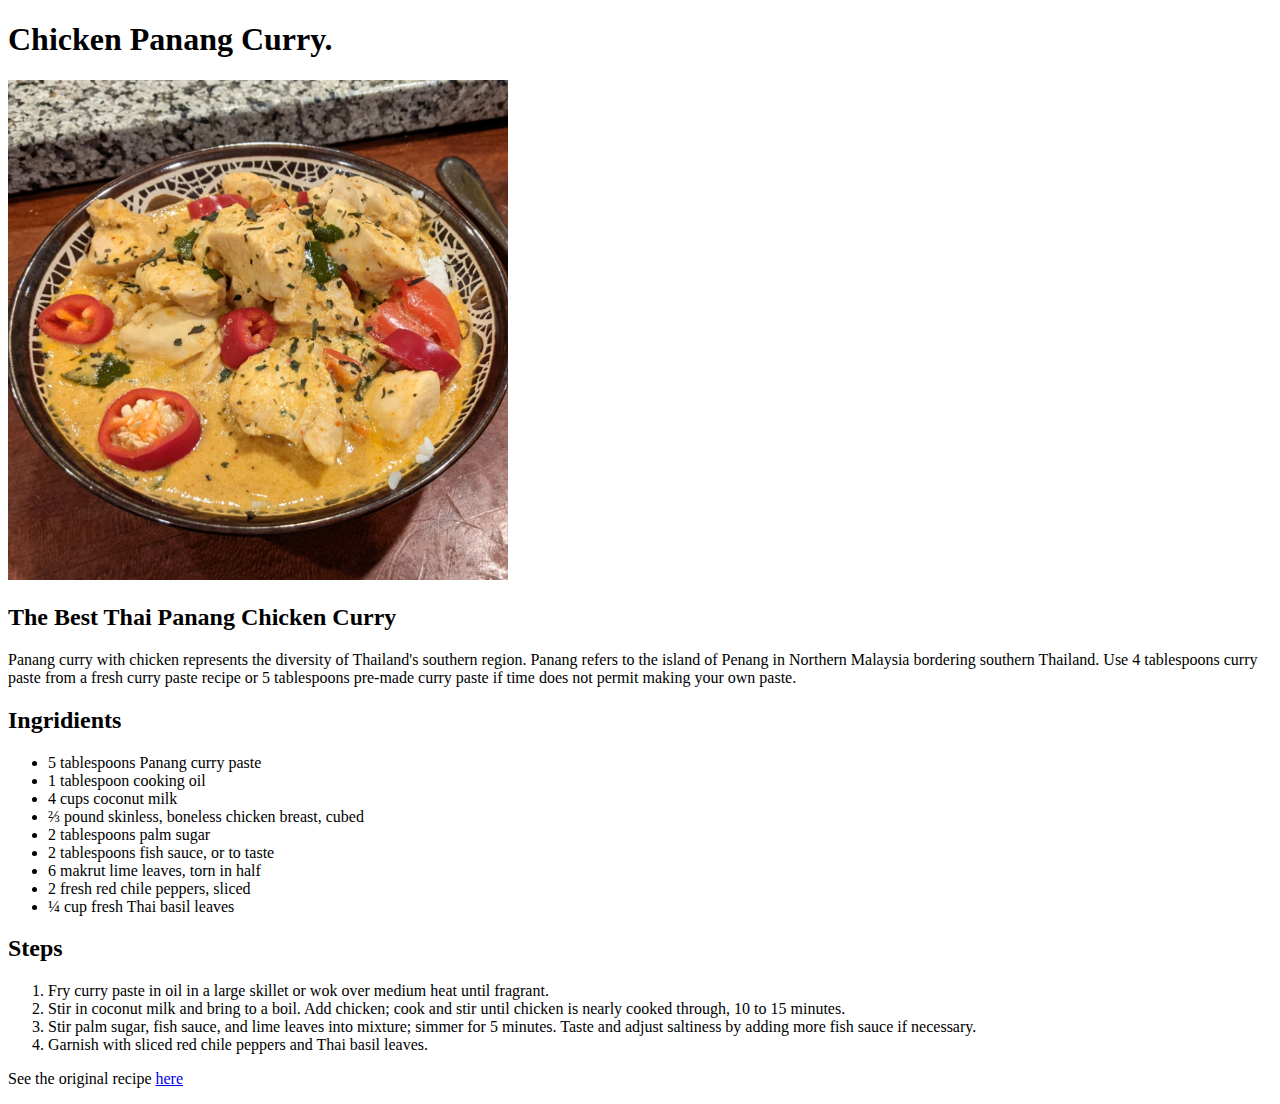
==== recipes/chicken-panang-curry.html @ f7c77b2b "Rename panangcurry.html to chicken-panang-curry.html" ====
<!DOCTYPE html>
<html lang="en">
<head>
    <meta charset="UTF-8">
    <title>Chicken Panang Curry Recipe</title>
</head>
<body>
    <h1>Chicken Panang Curry.</h1>
    <img src="../images/chicken-panang-curry.jpg" alt="Chicken Panang Curry" width="500">
    <h2>The Best Thai Panang Chicken Curry</h2>
    <p>Panang curry with chicken represents the diversity of Thailand's southern region. Panang refers to the island of Penang in Northern Malaysia bordering southern Thailand. Use 4 tablespoons curry paste from a fresh curry paste recipe or 5 tablespoons pre-made curry paste if time does not permit making your own paste.</p>
    <h2>Ingridients</h2>
    <ul>
        <li>5 tablespoons Panang curry paste</li>
        <li>1 tablespoon cooking oil</li>
        <li>4 cups coconut milk</li>
        <li>⅔ pound skinless, boneless chicken breast, cubed</li>
        <li>2 tablespoons palm sugar</li>
        <li>2 tablespoons fish sauce, or to taste</li>
        <li>6 makrut lime leaves, torn in half</li>
        <li>2 fresh red chile peppers, sliced</li>
        <li>¼ cup fresh Thai basil leaves</li>
    </ul>
    <h2>Steps</h2>
    <ol>
        <li>Fry curry paste in oil in a large skillet or wok over medium heat until fragrant.</li>
        <li>Stir in coconut milk and bring to a boil. Add chicken; cook and stir until chicken is nearly cooked through, 10 to 15 minutes.</li>
        <li>Stir palm sugar, fish sauce, and lime leaves into mixture; simmer for 5 minutes. Taste and adjust saltiness by adding more fish sauce if necessary.</li>
        <li>Garnish with sliced red chile peppers and Thai basil leaves.</li>
    </ol>
    <p>See the original recipe <a href="https://www.allrecipes.com/recipe/213947/panang-curry-with-chicken/">here</a></p>
</body>
</html>
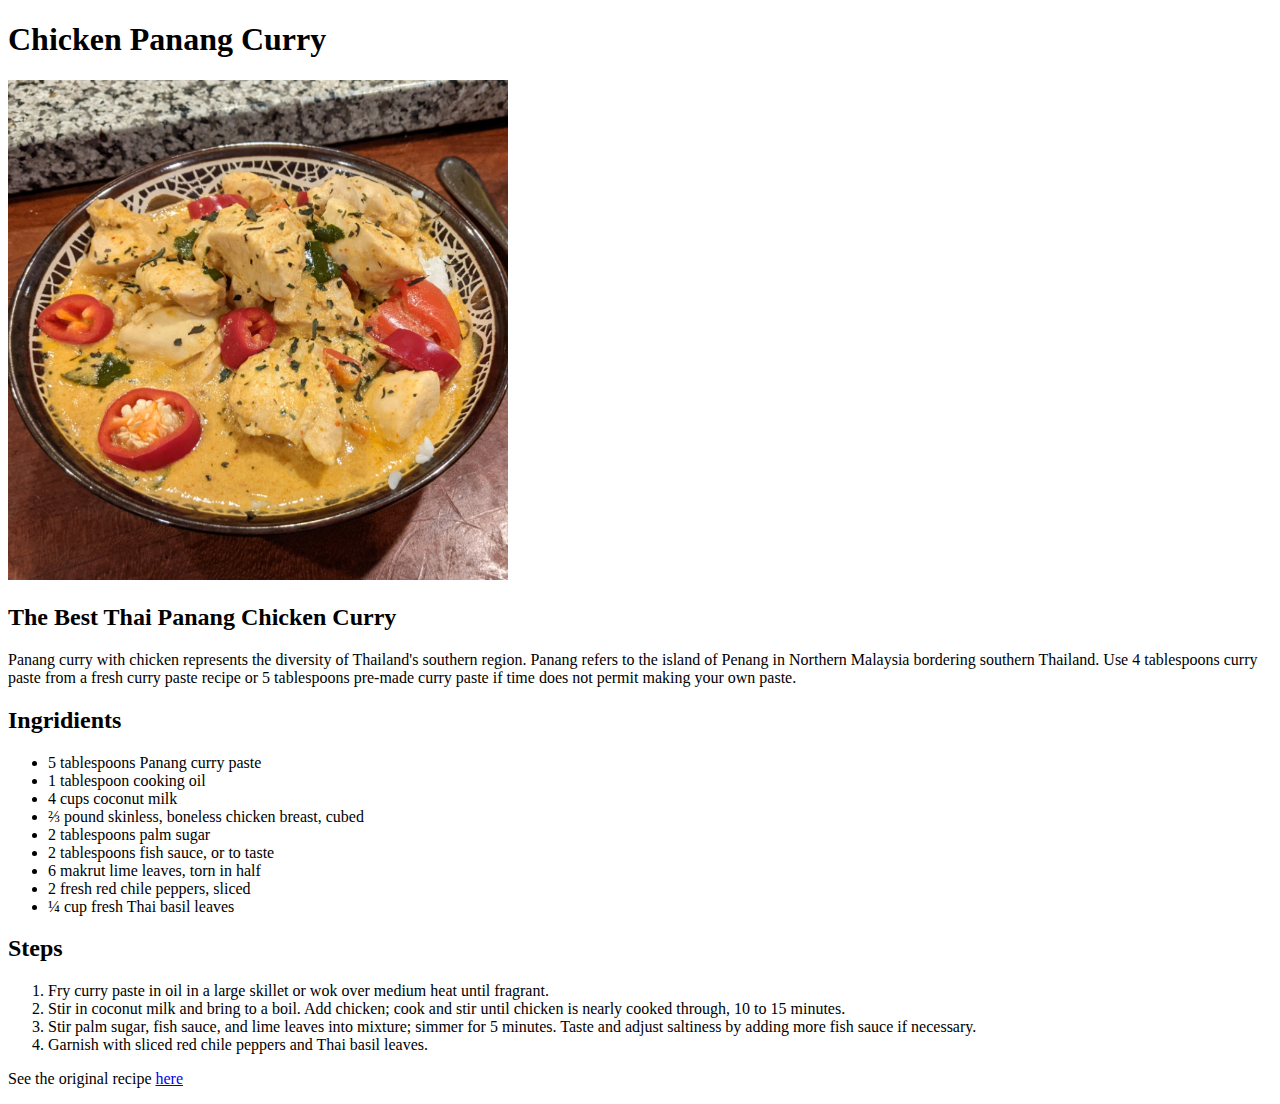
==== commit 5e42ea96: "Added the files for thai green curry recipe, khao niaow ma muang recipe, pad krapow gai recipe, and " ====
--- a/recipes/chicken-panang-curry.html
+++ b/recipes/chicken-panang-curry.html
@@ -5,7 +5,7 @@
     <title>Chicken Panang Curry Recipe</title>
 </head>
 <body>
-    <h1>Chicken Panang Curry.</h1>
+    <h1>Chicken Panang Curry</h1>
     <img src="../images/chicken-panang-curry.jpg" alt="Chicken Panang Curry" width="500">
     <h2>The Best Thai Panang Chicken Curry</h2>
     <p>Panang curry with chicken represents the diversity of Thailand's southern region. Panang refers to the island of Penang in Northern Malaysia bordering southern Thailand. Use 4 tablespoons curry paste from a fresh curry paste recipe or 5 tablespoons pre-made curry paste if time does not permit making your own paste.</p>
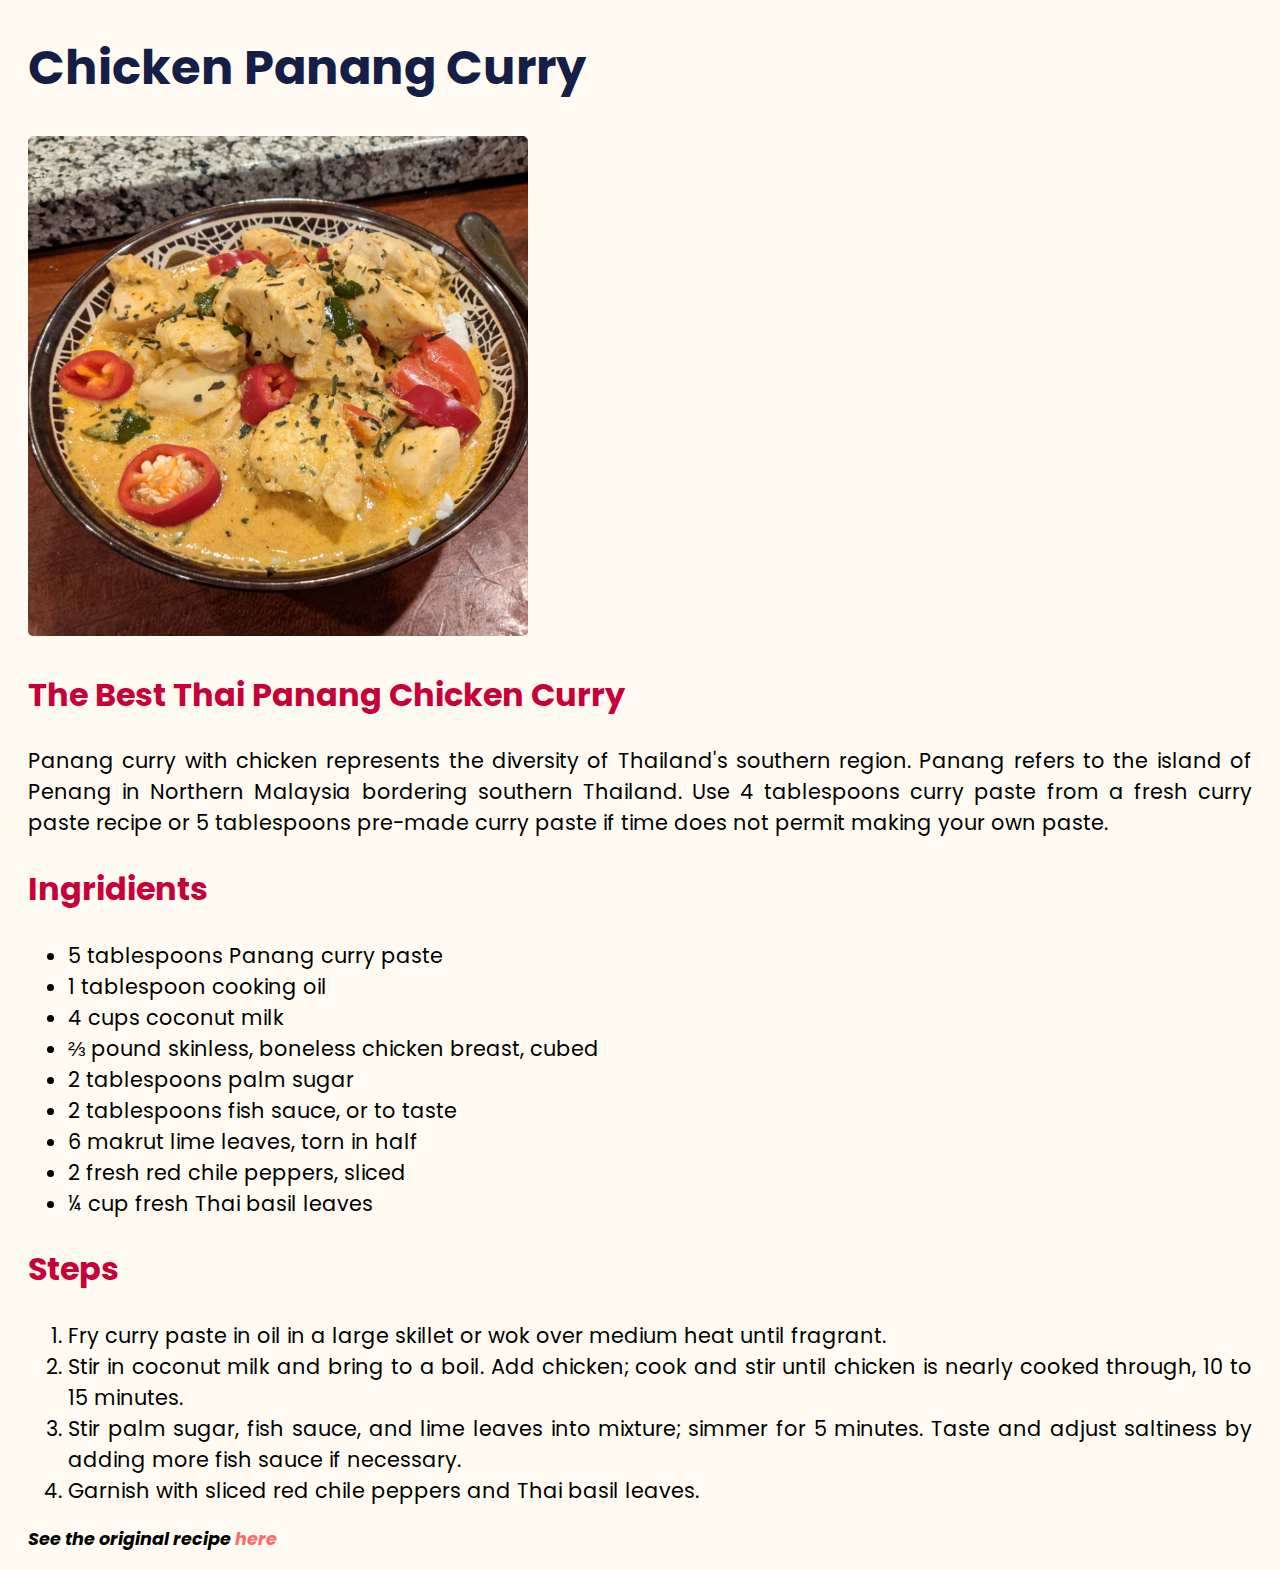
==== commit f29fc4f1: "Add styles to the website" ====
--- a/recipes/chicken-panang-curry.html
+++ b/recipes/chicken-panang-curry.html
@@ -2,11 +2,18 @@
 <html lang="en">
 <head>
     <meta charset="UTF-8">
+    <link rel="stylesheet" href="../styles.css">
+    <link rel="preconnect" href="https://fonts.googleapis.com">
+    <link rel="preconnect" href="https://fonts.gstatic.com" crossorigin>
+    <link href="https://fonts.googleapis.com/css2?family=Shrikhand&display=swap" rel="stylesheet">
+    <link rel="preconnect" href="https://fonts.googleapis.com">
+    <link rel="preconnect" href="https://fonts.gstatic.com" crossorigin>
+    <link href="https://fonts.googleapis.com/css2?family=Poppins:ital,wght@0,300;0,400;0,700;1,300;1,400;1,700&display=swap" rel="stylesheet">
     <title>Chicken Panang Curry Recipe</title>
 </head>
 <body>
     <h1>Chicken Panang Curry</h1>
-    <img src="../images/chicken-panang-curry.jpg" alt="Chicken Panang Curry" width="500">
+    <img class="food-img" src="../images/chicken-panang-curry.jpg" alt="Chicken Panang Curry" width="500">
     <h2>The Best Thai Panang Chicken Curry</h2>
     <p>Panang curry with chicken represents the diversity of Thailand's southern region. Panang refers to the island of Penang in Northern Malaysia bordering southern Thailand. Use 4 tablespoons curry paste from a fresh curry paste recipe or 5 tablespoons pre-made curry paste if time does not permit making your own paste.</p>
     <h2>Ingridients</h2>
@@ -28,6 +35,6 @@
         <li>Stir palm sugar, fish sauce, and lime leaves into mixture; simmer for 5 minutes. Taste and adjust saltiness by adding more fish sauce if necessary.</li>
         <li>Garnish with sliced red chile peppers and Thai basil leaves.</li>
     </ol>
-    <p>See the original recipe <a href="https://www.allrecipes.com/recipe/213947/panang-curry-with-chicken/">here</a></p>
+    <p class="original">See the original recipe <a href="https://www.allrecipes.com/recipe/213947/panang-curry-with-chicken/"  target="_blank" rel="noopener noreferrer">here</a></p>
 </body>
 </html>--- a/styles.css
+++ b/styles.css
@@ -0,0 +1,49 @@
+.title {
+    font-family: 'Shrikhand', serif;
+    font-size: 2.5rem;
+    color: #141E46;
+    text-align: center;
+}
+
+body {
+    font-family: 'Poppins', sans-serif;
+    font-size: 1.3rem;
+    background-color: #fff5e063;
+    padding-left: 20px;
+    padding-right: 20px;
+    text-align: justify;
+}
+
+a {
+    text-decoration: none;
+    color: #FF6969;
+}
+
+a:hover {
+    color: #C70039;
+}
+
+a:visited {
+    color: #141E46;
+}
+
+.food-img {
+    border-radius: 1%;
+    margin-right: 20px;
+}
+
+h1 {
+    color: #141E46;
+    font-size: 3rem;
+}
+
+h2 {
+    color: #C70039;
+    font-size: 2rem;
+}
+
+.original {
+    font-style: italic;
+    font-weight: 700;
+    font-size: 1.1rem;
+}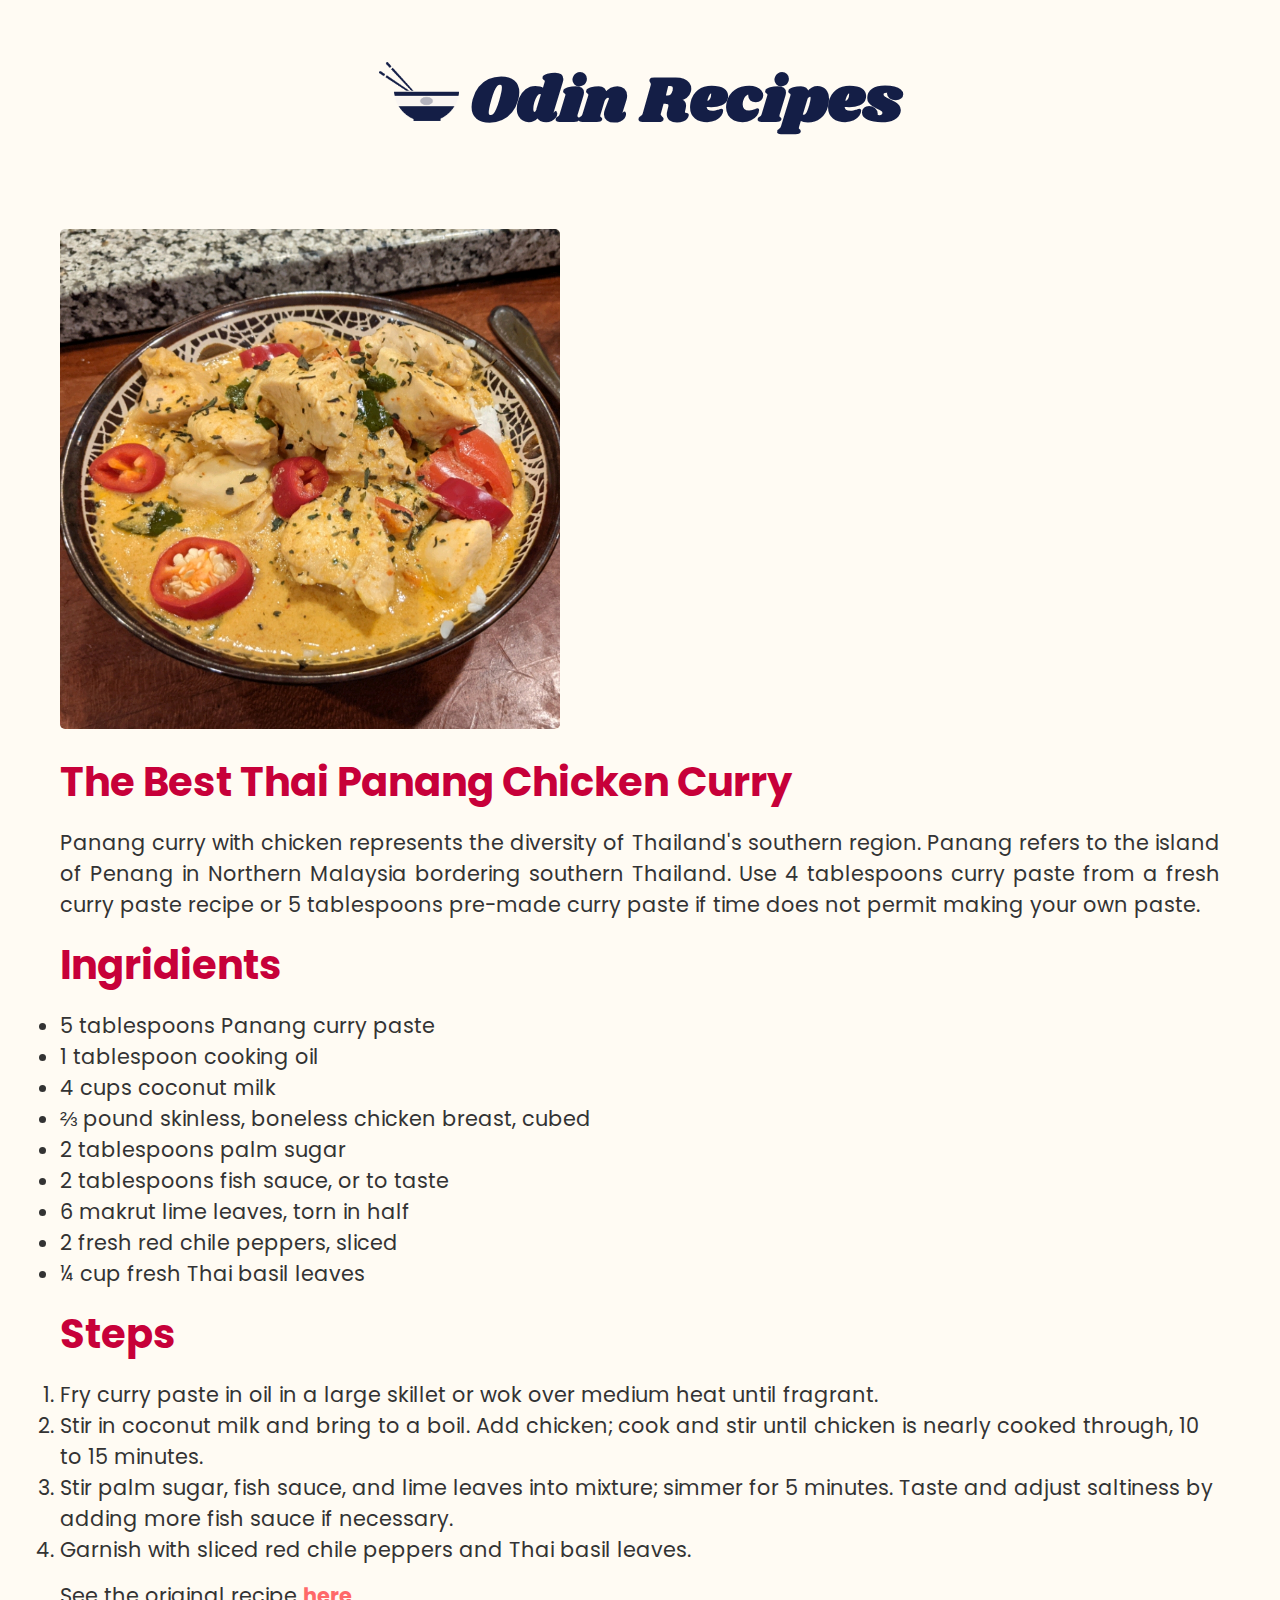
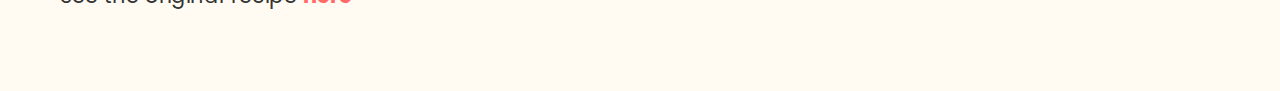
==== commit 8c979e22: "Update styles.css" ====
--- a/recipes/chicken-panang-curry.html
+++ b/recipes/chicken-panang-curry.html
@@ -7,34 +7,39 @@
     <link rel="preconnect" href="https://fonts.gstatic.com" crossorigin>
     <link href="https://fonts.googleapis.com/css2?family=Shrikhand&display=swap" rel="stylesheet">
     <link rel="preconnect" href="https://fonts.googleapis.com">
-    <link rel="preconnect" href="https://fonts.gstatic.com" crossorigin>
+    <link rel="preconnect" href="https://fonts.gstatic.com" crossorigikn>
     <link href="https://fonts.googleapis.com/css2?family=Poppins:ital,wght@0,300;0,400;0,700;1,300;1,400;1,700&display=swap" rel="stylesheet">
     <title>Chicken Panang Curry Recipe</title>
 </head>
 <body>
-    <h1>Chicken Panang Curry</h1>
-    <img class="food-img" src="../images/chicken-panang-curry.jpg" alt="Chicken Panang Curry" width="500">
-    <h2>The Best Thai Panang Chicken Curry</h2>
-    <p>Panang curry with chicken represents the diversity of Thailand's southern region. Panang refers to the island of Penang in Northern Malaysia bordering southern Thailand. Use 4 tablespoons curry paste from a fresh curry paste recipe or 5 tablespoons pre-made curry paste if time does not permit making your own paste.</p>
-    <h2>Ingridients</h2>
-    <ul>
-        <li>5 tablespoons Panang curry paste</li>
-        <li>1 tablespoon cooking oil</li>
-        <li>4 cups coconut milk</li>
-        <li>⅔ pound skinless, boneless chicken breast, cubed</li>
-        <li>2 tablespoons palm sugar</li>
-        <li>2 tablespoons fish sauce, or to taste</li>
-        <li>6 makrut lime leaves, torn in half</li>
-        <li>2 fresh red chile peppers, sliced</li>
-        <li>¼ cup fresh Thai basil leaves</li>
-    </ul>
-    <h2>Steps</h2>
-    <ol>
-        <li>Fry curry paste in oil in a large skillet or wok over medium heat until fragrant.</li>
-        <li>Stir in coconut milk and bring to a boil. Add chicken; cook and stir until chicken is nearly cooked through, 10 to 15 minutes.</li>
-        <li>Stir palm sugar, fish sauce, and lime leaves into mixture; simmer for 5 minutes. Taste and adjust saltiness by adding more fish sauce if necessary.</li>
-        <li>Garnish with sliced red chile peppers and Thai basil leaves.</li>
-    </ol>
-    <p class="original">See the original recipe <a href="https://www.allrecipes.com/recipe/213947/panang-curry-with-chicken/"  target="_blank" rel="noopener noreferrer">here</a></p>
+    <header>
+        <a href="../index.html"><img class="logo" src="../images/logo-odin-recipes.png" alt="logo" width="80" height="auto"></a>
+        <a href="../index.html"><h1 class="text-logo">Odin Recipes</h1></a>
+    </header>
+    <div class="content">
+        <img class="food-img" src="../images/chicken-panang-curry.jpg" alt="Chicken Panang Curry" width="500">
+        <h2>The Best Thai Panang Chicken Curry</h2>
+        <p>Panang curry with chicken represents the diversity of Thailand's southern region. Panang refers to the island of Penang in Northern Malaysia bordering southern Thailand. Use 4 tablespoons curry paste from a fresh curry paste recipe or 5 tablespoons pre-made curry paste if time does not permit making your own paste.</p>
+        <h2>Ingridients</h2>
+        <ul class="ingridients">
+            <li>5 tablespoons Panang curry paste</li>
+            <li>1 tablespoon cooking oil</li>
+            <li>4 cups coconut milk</li>
+            <li>⅔ pound skinless, boneless chicken breast, cubed</li>
+            <li>2 tablespoons palm sugar</li>
+            <li>2 tablespoons fish sauce, or to taste</li>
+            <li>6 makrut lime leaves, torn in half</li>
+            <li>2 fresh red chile peppers, sliced</li>
+            <li>¼ cup fresh Thai basil leaves</li>
+        </ul>
+        <h2>Steps</h2>
+        <ol class="preparation">
+            <li>Fry curry paste in oil in a large skillet or wok over medium heat until fragrant.</li>
+            <li>Stir in coconut milk and bring to a boil. Add chicken; cook and stir until chicken is nearly cooked through, 10 to 15 minutes.</li>
+            <li>Stir palm sugar, fish sauce, and lime leaves into mixture; simmer for 5 minutes. Taste and adjust saltiness by adding more fish sauce if necessary.</li>
+            <li>Garnish with sliced red chile peppers and Thai basil leaves.</li>
+        </ol>
+        <p class="original">See the original recipe <a href="https://www.allrecipes.com/recipe/213947/panang-curry-with-chicken/"  target="_blank" rel="noopener noreferrer">here</a></p>
+    </div>
 </body>
 </html>--- a/styles.css
+++ b/styles.css
@@ -1,21 +1,102 @@
-.title {
-    font-family: 'Shrikhand', serif;
-    font-size: 2.5rem;
-    color: #141E46;
-    text-align: center;
+* {
+    margin: 0;
+    padding: 0;
+}
+
+html {
+    box-sizing: border-box;
+}
+
+*,
+*::before,
+*::after {
+    box-sizing: inherit;
 }
 
 body {
     font-family: 'Poppins', sans-serif;
     font-size: 1.3rem;
     background-color: #fff5e063;
-    padding-left: 20px;
-    padding-right: 20px;
+}
+
+header {
+    /* display: flex;
+    justify-content: center;
+    align-items: center; */
+    text-align: center;
+}
+
+.text-logo {
+    display: inline-block;
+    font-family: 'Shrikhand', serif;
+    font-size: 4rem;
+    color: #141E46;
+    padding-top: 25px;
+    margin-left: 5px;
+    margin-top: 30px;
+}
+
+.logo {
+    margin-top: 30px;
+    display: inline-block;
+}
+
+#section-end {
+    width: 300px;
+    margin: auto;
+    background-color: #141e46;
+    border-color: #141e46;
+    margin-top: 30px;
+    border-radius: 22%;
+    height: 4px;
+}
+
+.content {
+    margin: 80px 60px;
+    color: #333;
+}
+
+h2 {
+    color: #C70039;
+    font-size: 2.5rem;
+    margin: 15px 0;
+}
+
+.content p {
+    margin: 15px 0;
     text-align: justify;
+}
+
+.main-img {
+    position: relative;
+}
+
+.main-img::before {
+    content: "";
+    display: block;
+    position: absolute;
+    top: 0;
+    left: 0;
+    width: 100%;
+    height: 500px;
+    margin: 100px 0 20px 0;
+    background-color: hsla(0, 0%, 10%, 0.20);
+}
+
+#main-img {
+    object-fit:cover;
+    width: 100%;
+    height: 500px;
+    margin: 100px 0 20px 0;
+}
+
+.food-img {
+    border-radius: 1%;
 }
 
 a {
     text-decoration: none;
+    font-weight: 700;
     color: #FF6969;
 }
 
@@ -27,23 +108,22 @@
     color: #141E46;
 }
 
-.food-img {
-    border-radius: 1%;
-    margin-right: 20px;
+.recipes {
+    margin: 70px 30px;
 }
 
-h1 {
-    color: #141E46;
-    font-size: 3rem;
+.recipes li {
+    padding:3px;
 }
 
-h2 {
-    color: #C70039;
-    font-size: 2rem;
+.footer {
+    height: 200px;
+    margin-top: 20px;
 }
 
-.original {
-    font-style: italic;
+.footer p {
+    text-align: center;
+    padding-top: 50px;
     font-weight: 700;
-    font-size: 1.1rem;
+    color: #333;
 }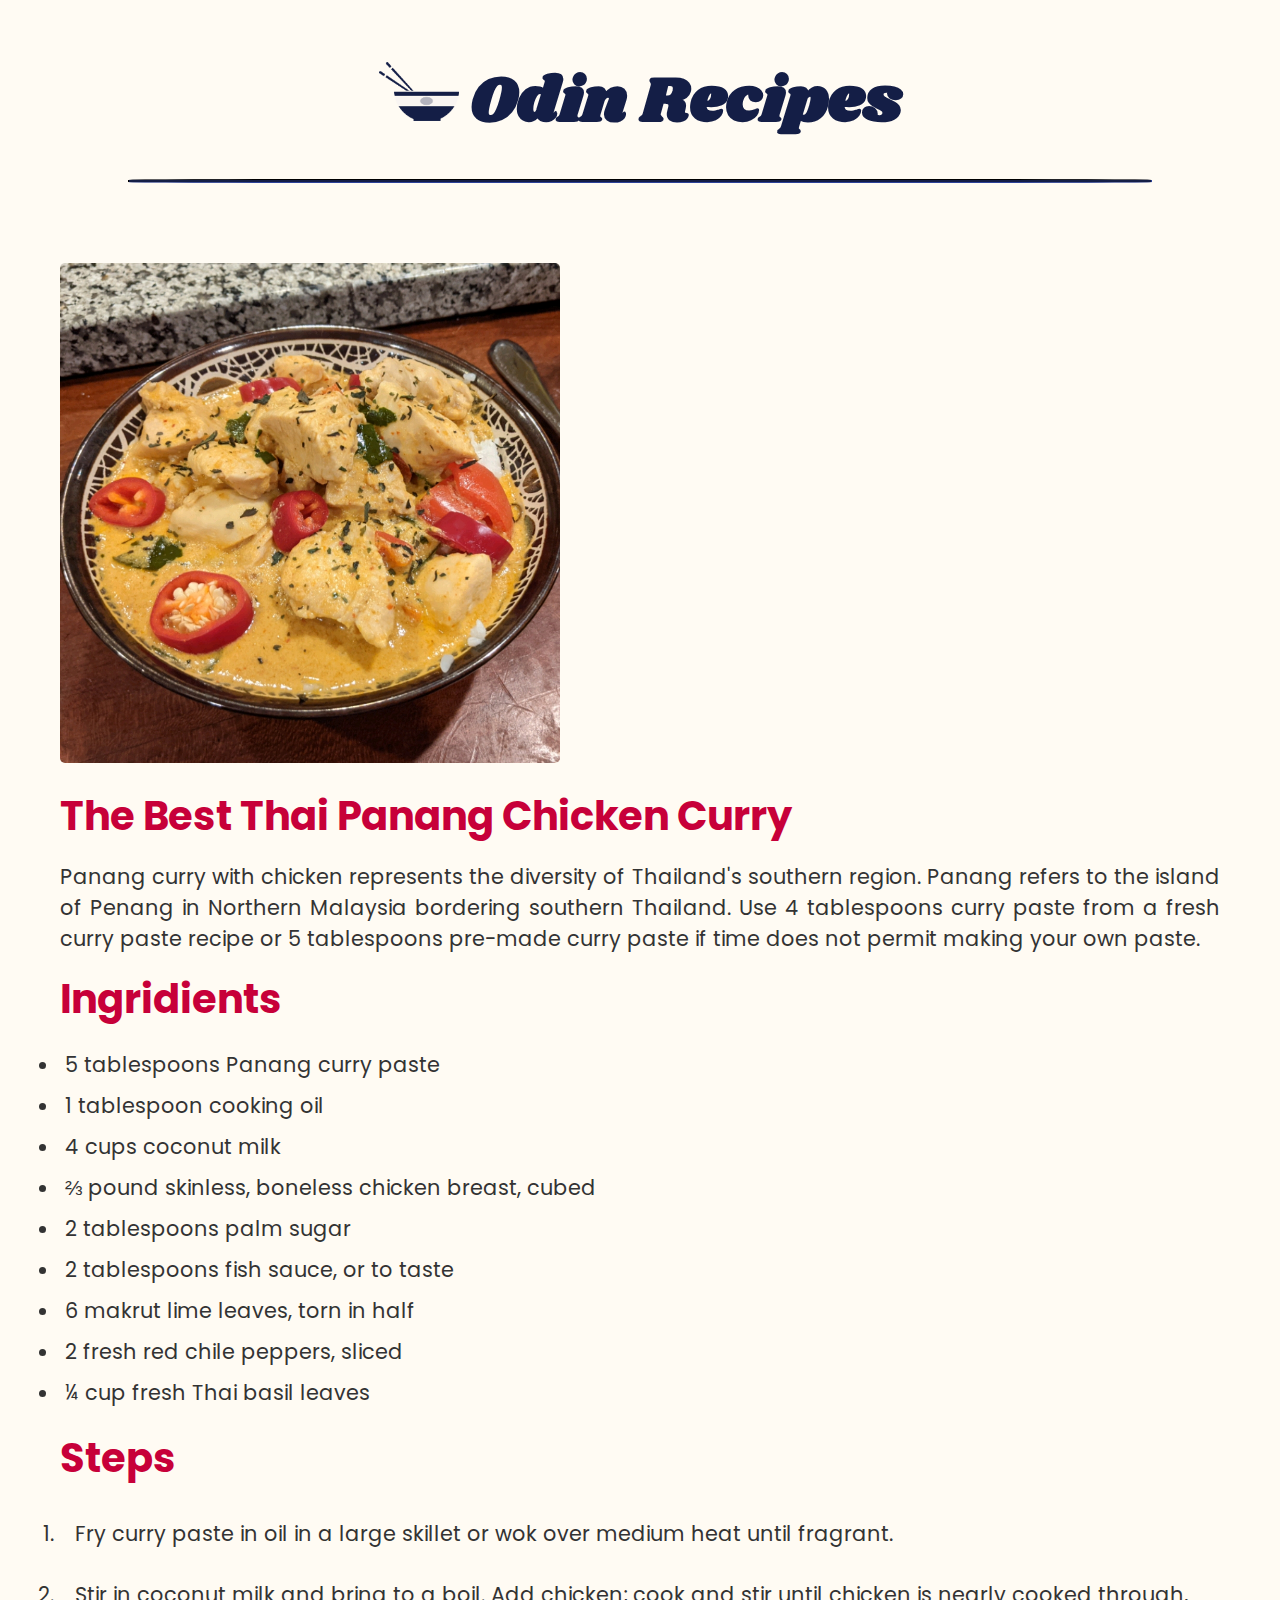
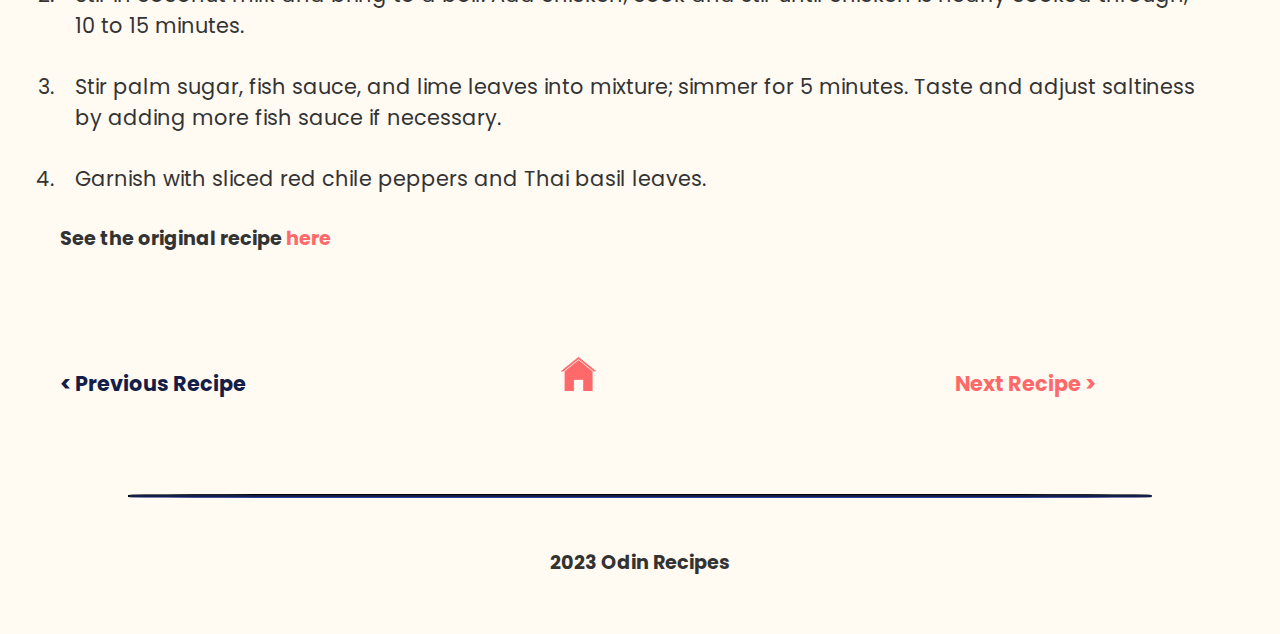
==== commit 7e258679: "Add nav menu and home button" ====
--- a/recipes/chicken-panang-curry.html
+++ b/recipes/chicken-panang-curry.html
@@ -16,6 +16,7 @@
         <a href="../index.html"><img class="logo" src="../images/logo-odin-recipes.png" alt="logo" width="80" height="auto"></a>
         <a href="../index.html"><h1 class="text-logo">Odin Recipes</h1></a>
     </header>
+    <hr class="section-end">
     <div class="content">
         <img class="food-img" src="../images/chicken-panang-curry.jpg" alt="Chicken Panang Curry" width="500">
         <h2>The Best Thai Panang Chicken Curry</h2>
@@ -40,6 +41,15 @@
             <li>Garnish with sliced red chile peppers and Thai basil leaves.</li>
         </ol>
         <p class="original">See the original recipe <a href="https://www.allrecipes.com/recipe/213947/panang-curry-with-chicken/"  target="_blank" rel="noopener noreferrer">here</a></p>
+        <div class="recipes-nav-menu">
+            <p class="left"><a disable" href="">< Previous Recipe</a></p>
+            <a href="../index.html" class="home"><img src="../images/home-orange.png" alt="home" width="35px" height="auto"></a>
+            <p class="right"><a href="./pad-krapow-gai.html">Next Recipe ></a></p>
+        </div> 
     </div>
+    <footer class="footer">
+        <hr class="section-end">
+        <p>2023 Odin Recipes</p>
+    </footer>
 </body>
 </html>--- a/styles.css
+++ b/styles.css
@@ -41,14 +41,15 @@
     display: inline-block;
 }
 
-#section-end {
-    width: 300px;
+.section-end {
+    width: 80vw;
     margin: auto;
     background-color: #141e46;
     border-color: #141e46;
     margin-top: 30px;
     border-radius: 22%;
     height: 4px;
+    text-align: center;
 }
 
 .content {
@@ -109,16 +110,60 @@
 }
 
 .recipes {
-    margin: 70px 30px;
+    margin: 70px 30px 150px;
 }
 
 .recipes li {
     padding:3px;
 }
 
+.ingridients>li {
+    padding: 5px;
+}
+
+.preparation>li {
+    padding: 15px;
+}
+
+.original {
+    font-size: 1.2rem;
+    font-weight: 700;
+}
+
+.recipes-nav-menu {
+    /* display: inline-block; */
+    margin-top: 100px;
+}
+
+.recipes-nav-menu .left {
+    display: inline-block;
+    text-align: left;
+    width: 35vw;
+}
+
+.recipes-nav-menu .right {
+    display: inline-block;
+    text-align: right;
+    width: 35vw;
+}
+
+.recipes-nav-menu .home {
+    display: inline-block;
+    width: 10vw;
+    text-align: center;
+}
+
+.home img:hover {
+    background-image: url(images/home-red.png);
+}
+
+.recipes-nav-menu .disable {
+    pointer-events: none;
+    opacity: 0.6;
+}
+
 .footer {
-    height: 200px;
-    margin-top: 20px;
+    height: 140px;
 }
 
 .footer p {
@@ -126,4 +171,5 @@
     padding-top: 50px;
     font-weight: 700;
     color: #333;
+    font-size: 1.2rem;
 }